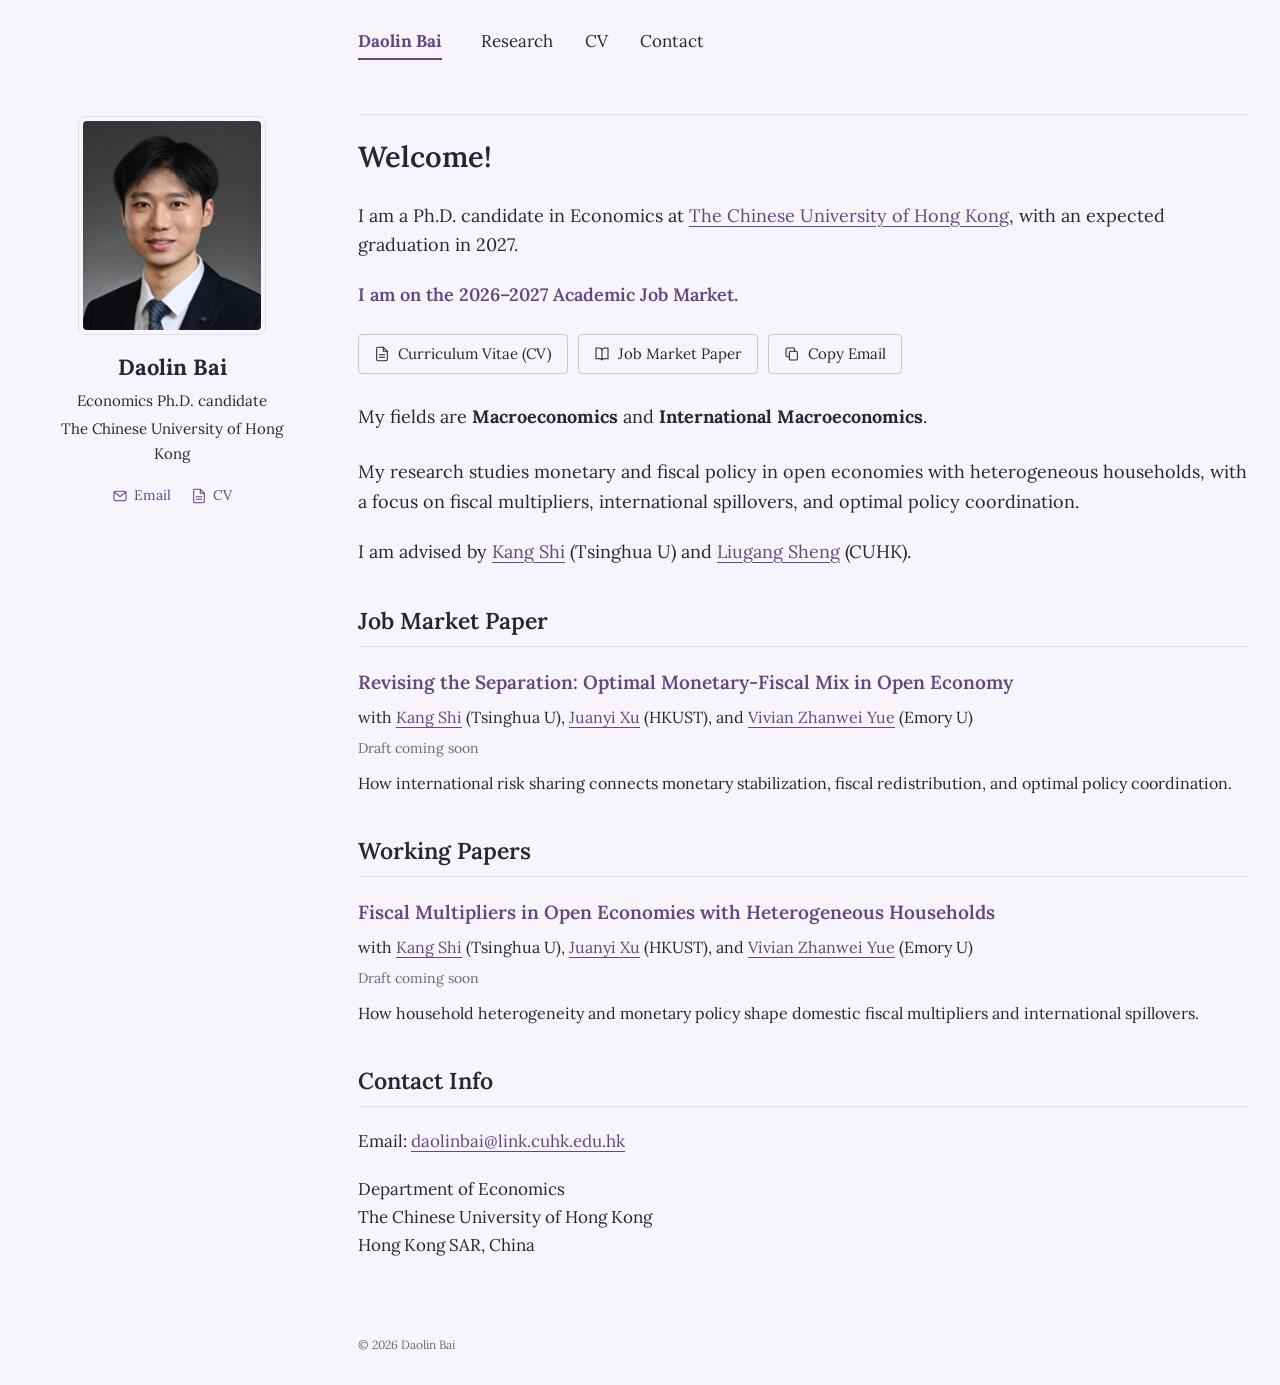
==== index.html @ edc55345 "Publish academic homepage and CV with job market paper preview" ====
<!doctype html>
<html lang="en">
<head>
  <meta charset="utf-8">
  <meta name="viewport" content="width=device-width, initial-scale=1">
  <meta name="theme-color" content="#f7f4fc">
  <meta name="description" content="Daolin Bai, Economics Ph.D. candidate at The Chinese University of Hong Kong. Research in macroeconomics and international macroeconomics. Academic Job Market 2026–2027.">
  <meta name="author" content="Daolin Bai">
  <title>Daolin Bai | Economics</title>
  <link rel="icon" href="assets/favicon.svg" type="image/svg+xml">
  <link rel="stylesheet" href="assets/site.css">
  <script src="assets/site.js" defer></script>
</head>
<body>
  <a class="skip-link" href="#main">Skip to content</a>
  <header class="site-header"><nav class="site-nav" aria-label="Main navigation"><a href="index.html" class="site-name" aria-current="page">Daolin Bai</a><a href="research/index.html">Research</a><a href="files/Daolin_Bai_CV.pdf">CV</a><a href="contact/index.html">Contact</a></nav></header>
  <div class="page-layout">
    <aside class="profile" aria-label="About Daolin Bai">
      <div class="portrait-frame"><div class="portrait-crop"><img class="portrait" src="assets/portrait.jpeg" width="2832" height="4248" alt="Portrait of Daolin Bai"></div></div>
      <div class="profile-text">
        <p class="profile-name">Daolin Bai</p>
        <p class="profile-role">Economics Ph.D. candidate</p>
        <p class="profile-affiliation">The Chinese University of Hong Kong</p>
        <div class="profile-links"><a href="mailto:daolinbai@link.cuhk.edu.hk"><svg class="icon" viewBox="0 0 24 24" aria-hidden="true"><rect x="3" y="5" width="18" height="14" rx="2"/><path d="m3 6 9 7 9-7"/></svg> Email</a><a href="files/Daolin_Bai_CV.pdf"><svg class="icon" viewBox="0 0 24 24" aria-hidden="true"><path d="M14 2H6a2 2 0 0 0-2 2v16a2 2 0 0 0 2 2h12a2 2 0 0 0 2-2V8z"/><path d="M14 2v6h6M8 13h8M8 17h8"/></svg> CV</a></div>
      </div>
    </aside>
    <main class="main-content" id="main"><h1>Welcome!</h1>
<p>I am a Ph.D. candidate in Economics at <a href="https://www.econ.cuhk.edu.hk/">The Chinese University of Hong Kong</a>, with an expected graduation in 2027.</p>
<p class="job-market">I am on the 2026–2027 Academic Job Market.</p>
<div class="actions"><a class="button" href="files/Daolin_Bai_CV.pdf"><svg class="icon" viewBox="0 0 24 24" aria-hidden="true"><path d="M14 2H6a2 2 0 0 0-2 2v16a2 2 0 0 0 2 2h12a2 2 0 0 0 2-2V8z"/><path d="M14 2v6h6M8 13h8M8 17h8"/></svg> Curriculum Vitae (CV)</a><a class="button" href="research/index.html#monetary-fiscal-mix"><svg class="icon" viewBox="0 0 24 24" aria-hidden="true"><path d="M12 5v16M3 3h5a4 4 0 0 1 4 4 4 4 0 0 1 4-4h5v16h-5a4 4 0 0 0-4 2 4 4 0 0 0-4-2H3z"/></svg> Job Market Paper</a><button class="button copy-button" type="button" data-copy-email="daolinbai@link.cuhk.edu.hk" hidden><svg class="icon" viewBox="0 0 24 24" aria-hidden="true"><rect x="8" y="8" width="12" height="13" rx="2"/><path d="M16 8V5a2 2 0 0 0-2-2H5a2 2 0 0 0-2 2v9a2 2 0 0 0 2 2h3"/></svg><span data-copy-label>Copy Email</span></button><span id="copy-status" class="visually-hidden" role="status" aria-live="polite"></span></div>
<div class="fields"><p>My fields are <strong>Macroeconomics</strong> and <strong>International Macroeconomics</strong>.</p></div>
<p>My research studies monetary and fiscal policy in open economies with heterogeneous households, with a focus on fiscal multipliers, international spillovers, and optimal policy coordination.</p>
<p>I am advised by <a href="https://kangshi99.weebly.com/">Kang Shi</a> (Tsinghua U) and <a href="https://lsheng.weebly.com/">Liugang Sheng</a> (CUHK).</p>
<section aria-labelledby="job-market-paper-heading"><h2 id="job-market-paper-heading">Job Market Paper</h2><article class="paper">
    <h3 class="paper-title"><a href="research/index.html#monetary-fiscal-mix">Revising the Separation: Optimal Monetary-Fiscal Mix in Open Economy</a></h3>
    <p class="paper-authors">with <a href="https://kangshi99.weebly.com/">Kang Shi</a> (Tsinghua U), <a href="https://juanyixu.weebly.com/">Juanyi Xu</a> (HKUST), and <a href="https://www.vivianyue.com/">Vivian Zhanwei Yue</a> (Emory U)</p>
    <p class="paper-meta">Draft coming soon</p>
    <p class="paper-summary">How international risk sharing connects monetary stabilization, fiscal redistribution, and optimal policy coordination.</p>
    </article></section><section aria-labelledby="working-papers-heading"><h2 id="working-papers-heading">Working Papers</h2><article class="paper">
    <h3 class="paper-title"><a href="research/index.html#fiscal-multipliers">Fiscal Multipliers in Open Economies with Heterogeneous Households</a></h3>
    <p class="paper-authors">with <a href="https://kangshi99.weebly.com/">Kang Shi</a> (Tsinghua U), <a href="https://juanyixu.weebly.com/">Juanyi Xu</a> (HKUST), and <a href="https://www.vivianyue.com/">Vivian Zhanwei Yue</a> (Emory U)</p>
    <p class="paper-meta">Draft coming soon</p>
    <p class="paper-summary">How household heterogeneity and monetary policy shape domestic fiscal multipliers and international spillovers.</p>
    </article></section>
<section aria-labelledby="contact-heading"><h2 id="contact-heading">Contact Info</h2><div class="contact-info"><p>Email: <a href="mailto:daolinbai@link.cuhk.edu.hk">daolinbai@link.cuhk.edu.hk</a></p>
    <address>Department of Economics<br>The Chinese University of Hong Kong<br>Hong Kong SAR, China</address></div></section></main>
  </div>
  <footer class="site-footer"><p>© 2026 Daolin Bai</p></footer>
</body>
</html>
---- assets/site.css ----
/* Academic layout with the user's pale-lavender palette. */
@font-face {
  font-family: Lora;
  src: url('fonts/Lora-Regular.ttf') format('truetype');
  font-style: normal;
  font-weight: 400;
  font-display: swap;
}
@font-face { font-family: Lora; src: url('fonts/Lora-SemiBold.ttf') format('truetype'); font-style: normal; font-weight: 600; font-display: swap; }
@font-face { font-family: Lora; src: url('fonts/Lora-Bold.ttf') format('truetype'); font-style: normal; font-weight: 700; font-display: swap; }
:root {
  --paper: #f7f4fc;
  --ink: #292536;
  --muted: #71687d;
  --accent: #644781;
  --rule: #e3dcec;
  --sidebar: 280px;
  --gutter: 46px;
}
* { box-sizing: border-box; }
html { color-scheme: light; scroll-behavior: smooth; }
body {
  margin: 0;
  background: var(--paper);
  color: var(--ink);
  font-family: Lora, Georgia, 'Times New Roman', serif;
  font-size: 18px;
  line-height: 1.65;
  -webkit-text-size-adjust: 100%;
}
a { color: var(--accent); text-underline-offset: 4px; }
a:hover { color: #49356e; }
a, button, summary { -webkit-tap-highlight-color: transparent; }
:focus-visible { outline: 2px solid var(--accent); outline-offset: 5px; }
button { font: inherit; }
.skip-link { position: fixed; top: -80px; left: 20px; z-index: 10; padding: 8px 16px; background: white; }
.skip-link:focus { top: 8px; }
.site-header, .page-layout, .site-footer {
  width: min(1320px, calc(100% - 64px));
  margin-inline: auto;
}
.site-header { padding: 24px 0 22px calc(var(--sidebar) + var(--gutter)); }
.site-nav { display: flex; align-items: center; flex-wrap: wrap; gap: 12px 32px; }
.site-nav a { color: var(--ink); font-size: 17px; text-decoration: none; border-bottom: 2px solid transparent; padding: 3px 0; }
.site-nav .site-name { font-weight: 700; margin-right: 7px; }
.site-nav a:hover, .site-nav a[aria-current='page'] { color: var(--accent); border-color: var(--accent); }
.page-layout { display: grid; grid-template-columns: var(--sidebar) minmax(0, 1fr); gap: var(--gutter); align-items: start; padding-top: 32px; min-height: calc(100vh - 175px); }
.profile { text-align: center; position: sticky; top: 35px; padding-top: 2px; }
.portrait-frame { width: 188px; aspect-ratio: 6 / 7; margin: 0 auto 18px; padding: 4px; border: 1px solid var(--rule); border-radius: 8px; }
.portrait-crop { position: relative; width: 100%; height: 100%; overflow: hidden; border-radius: 4px; }
/* Frame the original photograph around the head and shoulders. */
.portrait { display: block; position: absolute; width: 174%; max-width: none; height: auto; left: 50%; top: -23%; transform: translateX(-50%); }
.profile-name { margin: 0 0 6px; font-size: 22px; line-height: 1.35; font-weight: 700; }
.profile-role, .profile-affiliation { margin: 0; font-size: 15px; line-height: 1.65; }
.profile-affiliation { max-width: 260px; margin: 3px auto 0; }
.profile-links { display: flex; justify-content: center; gap: 20px; margin-top: 18px; font-size: 14px; }
.profile-links a { display: inline-flex; align-items: center; gap: 6px; text-decoration: none; }
.icon { display: inline-block; width: 16px; height: 16px; flex: none; vertical-align: -2px; fill: none; stroke: currentColor; stroke-width: 1.6; stroke-linecap: round; stroke-linejoin: round; }
.main-content { min-width: 0; border-top: 1px solid var(--rule); padding: 23px 0 50px; }
h1 { margin: 0 0 25px; font-size: 29px; line-height: 1.3; font-weight: 600; }
h2 { font-size: 23px; line-height: 1.4; margin: 38px 0 20px; padding-bottom: 9px; border-bottom: 1px solid var(--rule); font-weight: 600; }
p { margin: 0 0 20px; }
.job-market { color: var(--accent); font-weight: 600; }
.actions { display: flex; flex-wrap: wrap; gap: 10px; margin: 24px 0 28px; }
.button { display: inline-flex; align-items: center; justify-content: center; gap: 8px; padding: 7px 15px; border: 1px solid #cec3dc; border-radius: 4px; background: transparent; color: var(--ink); font-size: 15px; line-height: 1.6; text-decoration: none; cursor: pointer; }
.button:hover { color: var(--accent); border-color: var(--accent); background: #efe7f7; }
.copy-button[hidden] { display: none; }
.visually-hidden { position: absolute; width: 1px; height: 1px; padding: 0; margin: -1px; overflow: hidden; clip: rect(0, 0, 0, 0); white-space: nowrap; border: 0; }
.fields { margin: 24px 0 26px; }
.fields p { margin-bottom: 7px; }
.contact-info { font-size: 17px; }
.contact-info address { font-style: normal; }
.contact-info a { overflow-wrap: anywhere; }
.paper { margin: 0 0 32px; scroll-margin-top: 24px; }
.paper + .paper { border-top: 1px solid var(--rule); padding-top: 28px; }
.paper-title { font-size: 19px; font-weight: 600; line-height: 1.6; margin: 0 0 7px; }
.paper-title a { text-decoration: none; }
.paper-title a:hover { text-decoration: underline; }
.paper-authors { font-size: 16px; margin: 0 0 6px; }
.paper-meta { color: var(--muted); font-size: 14px; margin: 0 0 10px; }
.paper-summary { font-size: 16px; line-height: 1.7; margin-top: 10px; }
.paper-tools { display: flex; align-items: center; gap: 20px; margin: 11px 0; font-size: 15px; }
.paper-tools a { display: inline-flex; gap: 6px; align-items: center; }
.abstract { margin-top: 9px; }
.abstract summary { width: fit-content; color: var(--accent); font-size: 15px; cursor: pointer; padding: 3px 0; }
.abstract[open] summary { margin-bottom: 11px; }
.abstract p { font-size: 16px; line-height: 1.8; margin: 0; padding-left: 17px; border-left: 2px solid var(--rule); }
.site-footer { padding: 26px 0 30px calc(var(--sidebar) + var(--gutter)); font-size: 12px; color: var(--muted); }
.site-footer p { margin: 0; }
@media (max-width: 1080px) {
  :root { --sidebar: 230px; --gutter: 32px; }
  .site-header, .page-layout, .site-footer { width: calc(100% - 48px); }
  .site-nav { gap: 10px 24px; }
  .profile-affiliation { font-size: 14px; }
}
@media (max-width: 760px) {
  body { font-size: 17px; }
  .site-header, .page-layout, .site-footer { width: calc(100% - 36px); }
  .site-header { padding: 17px 0; border-bottom: 1px solid var(--rule); }
  .site-nav { justify-content: space-between; gap: 8px 16px; }
  .site-nav a { font-size: 14px; }
  .site-nav .site-name { margin-right: auto; }
  .page-layout { grid-template-columns: minmax(0, 1fr); gap: 27px; padding-top: 27px; }
  .profile { display: grid; grid-template-columns: 112px minmax(0, 1fr); gap: 20px; align-items: center; position: static; text-align: left; }
  .portrait-frame { width: 112px; margin: 0; }
  .profile-name { font-size: 21px; margin-bottom: 6px; }
  .profile-role, .profile-affiliation { font-size: 13px; }
  .profile-affiliation { margin: 4px 0 0; }
  .profile-links { justify-content: flex-start; margin-top: 12px; gap: 17px; font-size: 13px; }
  .main-content { padding-top: 24px; padding-bottom: 10px; }
  h1 { font-size: 26px; margin-bottom: 20px; }
  h2 { font-size: 21px; margin-top: 31px; }
  .actions { gap: 8px; margin-block: 21px 25px; }
  .button { font-size: 13px; padding: 7px 11px; }
  .paper-title { font-size: 18px; }
  .site-footer { padding: 26px 0; }
}
@media (prefers-reduced-motion: reduce) { html { scroll-behavior: auto; } }
@media print {
  body { background: white; color: black; font-size: 11pt; }
  .site-header, .profile, .site-footer, .actions, .skip-link { display: none; }
  .page-layout { display: block; width: 100%; padding: 0; }
  .main-content { border: 0; }
  .paper { break-inside: avoid; }
}
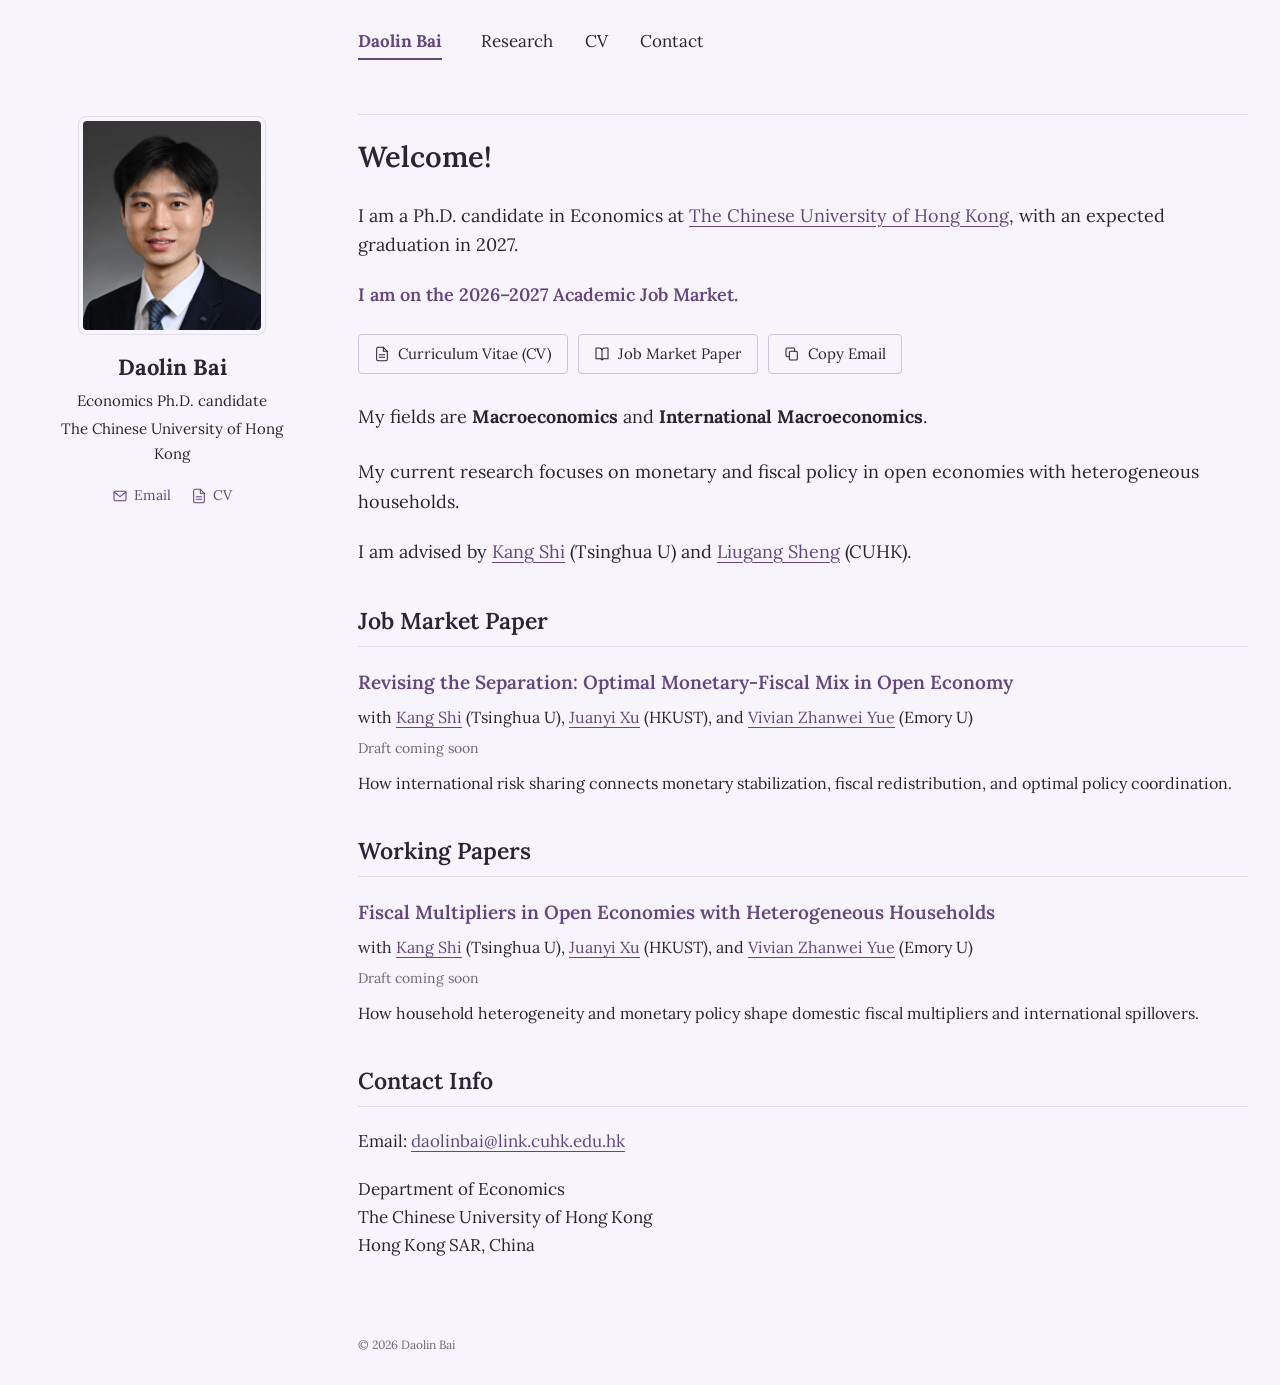
==== commit 176999b5: "Simplify homepage research introduction" ====
--- a/index.html
+++ b/index.html
@@ -29,7 +29,7 @@
 <p class="job-market">I am on the 2026–2027 Academic Job Market.</p>
 <div class="actions"><a class="button" href="files/Daolin_Bai_CV.pdf"><svg class="icon" viewBox="0 0 24 24" aria-hidden="true"><path d="M14 2H6a2 2 0 0 0-2 2v16a2 2 0 0 0 2 2h12a2 2 0 0 0 2-2V8z"/><path d="M14 2v6h6M8 13h8M8 17h8"/></svg> Curriculum Vitae (CV)</a><a class="button" href="research/index.html#monetary-fiscal-mix"><svg class="icon" viewBox="0 0 24 24" aria-hidden="true"><path d="M12 5v16M3 3h5a4 4 0 0 1 4 4 4 4 0 0 1 4-4h5v16h-5a4 4 0 0 0-4 2 4 4 0 0 0-4-2H3z"/></svg> Job Market Paper</a><button class="button copy-button" type="button" data-copy-email="daolinbai@link.cuhk.edu.hk" hidden><svg class="icon" viewBox="0 0 24 24" aria-hidden="true"><rect x="8" y="8" width="12" height="13" rx="2"/><path d="M16 8V5a2 2 0 0 0-2-2H5a2 2 0 0 0-2 2v9a2 2 0 0 0 2 2h3"/></svg><span data-copy-label>Copy Email</span></button><span id="copy-status" class="visually-hidden" role="status" aria-live="polite"></span></div>
 <div class="fields"><p>My fields are <strong>Macroeconomics</strong> and <strong>International Macroeconomics</strong>.</p></div>
-<p>My research studies monetary and fiscal policy in open economies with heterogeneous households, with a focus on fiscal multipliers, international spillovers, and optimal policy coordination.</p>
+<p>My current research focuses on monetary and fiscal policy in open economies with heterogeneous households.</p>
 <p>I am advised by <a href="https://kangshi99.weebly.com/">Kang Shi</a> (Tsinghua U) and <a href="https://lsheng.weebly.com/">Liugang Sheng</a> (CUHK).</p>
 <section aria-labelledby="job-market-paper-heading"><h2 id="job-market-paper-heading">Job Market Paper</h2><article class="paper">
     <h3 class="paper-title"><a href="research/index.html#monetary-fiscal-mix">Revising the Separation: Optimal Monetary-Fiscal Mix in Open Economy</a></h3>
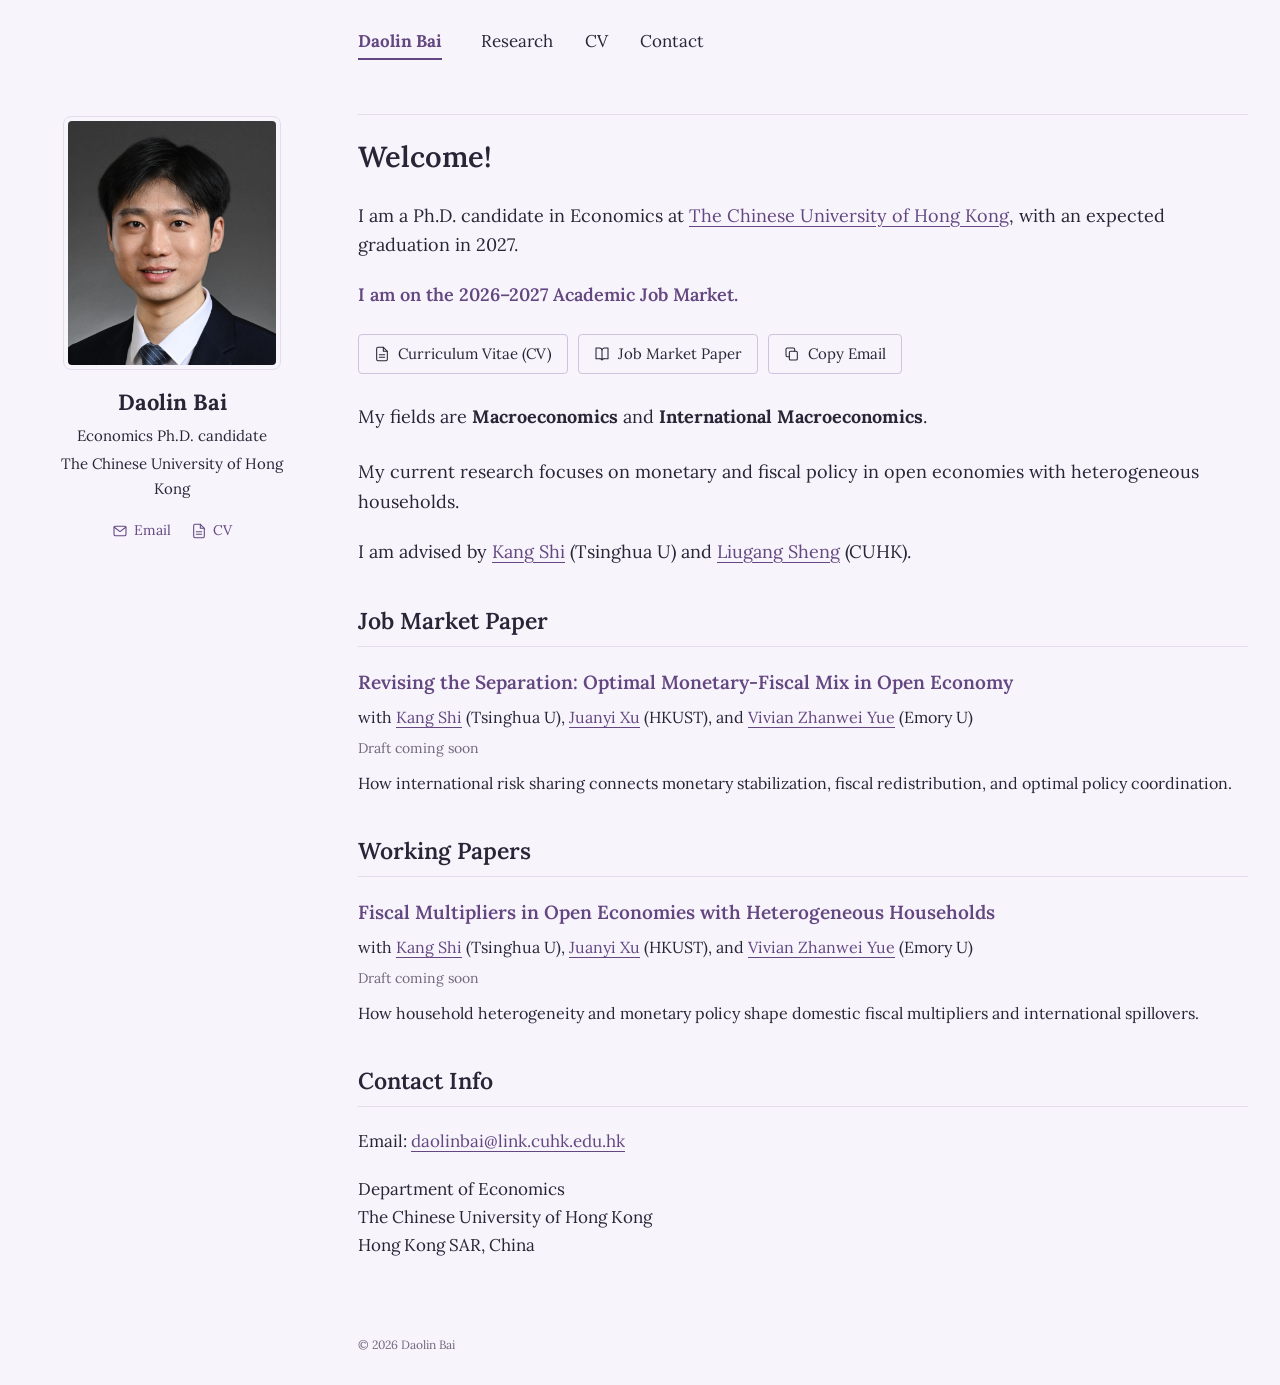
==== commit 31491e21: "Use a balanced portrait size and refresh stylesheet caching" ====
--- a/index.html
+++ b/index.html
@@ -8,7 +8,7 @@
   <meta name="author" content="Daolin Bai">
   <title>Daolin Bai | Economics</title>
   <link rel="icon" href="assets/favicon.svg" type="image/svg+xml">
-  <link rel="stylesheet" href="assets/site.css">
+  <link rel="stylesheet" href="assets/site.css?v=20261010-portrait-218">
   <script src="assets/site.js" defer></script>
 </head>
 <body>
--- a/assets/site.css
+++ b/assets/site.css
@@ -46,10 +46,10 @@
 .site-nav a:hover, .site-nav a[aria-current='page'] { color: var(--accent); border-color: var(--accent); }
 .page-layout { display: grid; grid-template-columns: var(--sidebar) minmax(0, 1fr); gap: var(--gutter); align-items: start; padding-top: 32px; min-height: calc(100vh - 175px); }
 .profile { text-align: center; position: sticky; top: 35px; padding-top: 2px; }
-.portrait-frame { width: 188px; aspect-ratio: 6 / 7; margin: 0 auto 18px; padding: 4px; border: 1px solid var(--rule); border-radius: 8px; }
+.portrait-frame { width: 218px; max-width: 100%; aspect-ratio: 6 / 7; margin: 0 auto 18px; padding: 4px; border: 1px solid var(--rule); border-radius: 8px; }
 .portrait-crop { position: relative; width: 100%; height: 100%; overflow: hidden; border-radius: 4px; }
 /* Frame the original photograph around the head and shoulders. */
-.portrait { display: block; position: absolute; width: 174%; max-width: none; height: auto; left: 50%; top: -23%; transform: translateX(-50%); }
+.portrait { display: block; position: absolute; width: 188%; max-width: none; height: auto; left: 50%; top: -26%; transform: translateX(-50%); }
 .profile-name { margin: 0 0 6px; font-size: 22px; line-height: 1.35; font-weight: 700; }
 .profile-role, .profile-affiliation { margin: 0; font-size: 15px; line-height: 1.65; }
 .profile-affiliation { max-width: 260px; margin: 3px auto 0; }
@@ -101,8 +101,8 @@
   .site-nav a { font-size: 14px; }
   .site-nav .site-name { margin-right: auto; }
   .page-layout { grid-template-columns: minmax(0, 1fr); gap: 27px; padding-top: 27px; }
-  .profile { display: grid; grid-template-columns: 112px minmax(0, 1fr); gap: 20px; align-items: center; position: static; text-align: left; }
-  .portrait-frame { width: 112px; margin: 0; }
+  .profile { display: grid; grid-template-columns: 126px minmax(0, 1fr); gap: 20px; align-items: center; position: static; text-align: left; }
+  .portrait-frame { width: 126px; margin: 0; }
   .profile-name { font-size: 21px; margin-bottom: 6px; }
   .profile-role, .profile-affiliation { font-size: 13px; }
   .profile-affiliation { margin: 4px 0 0; }
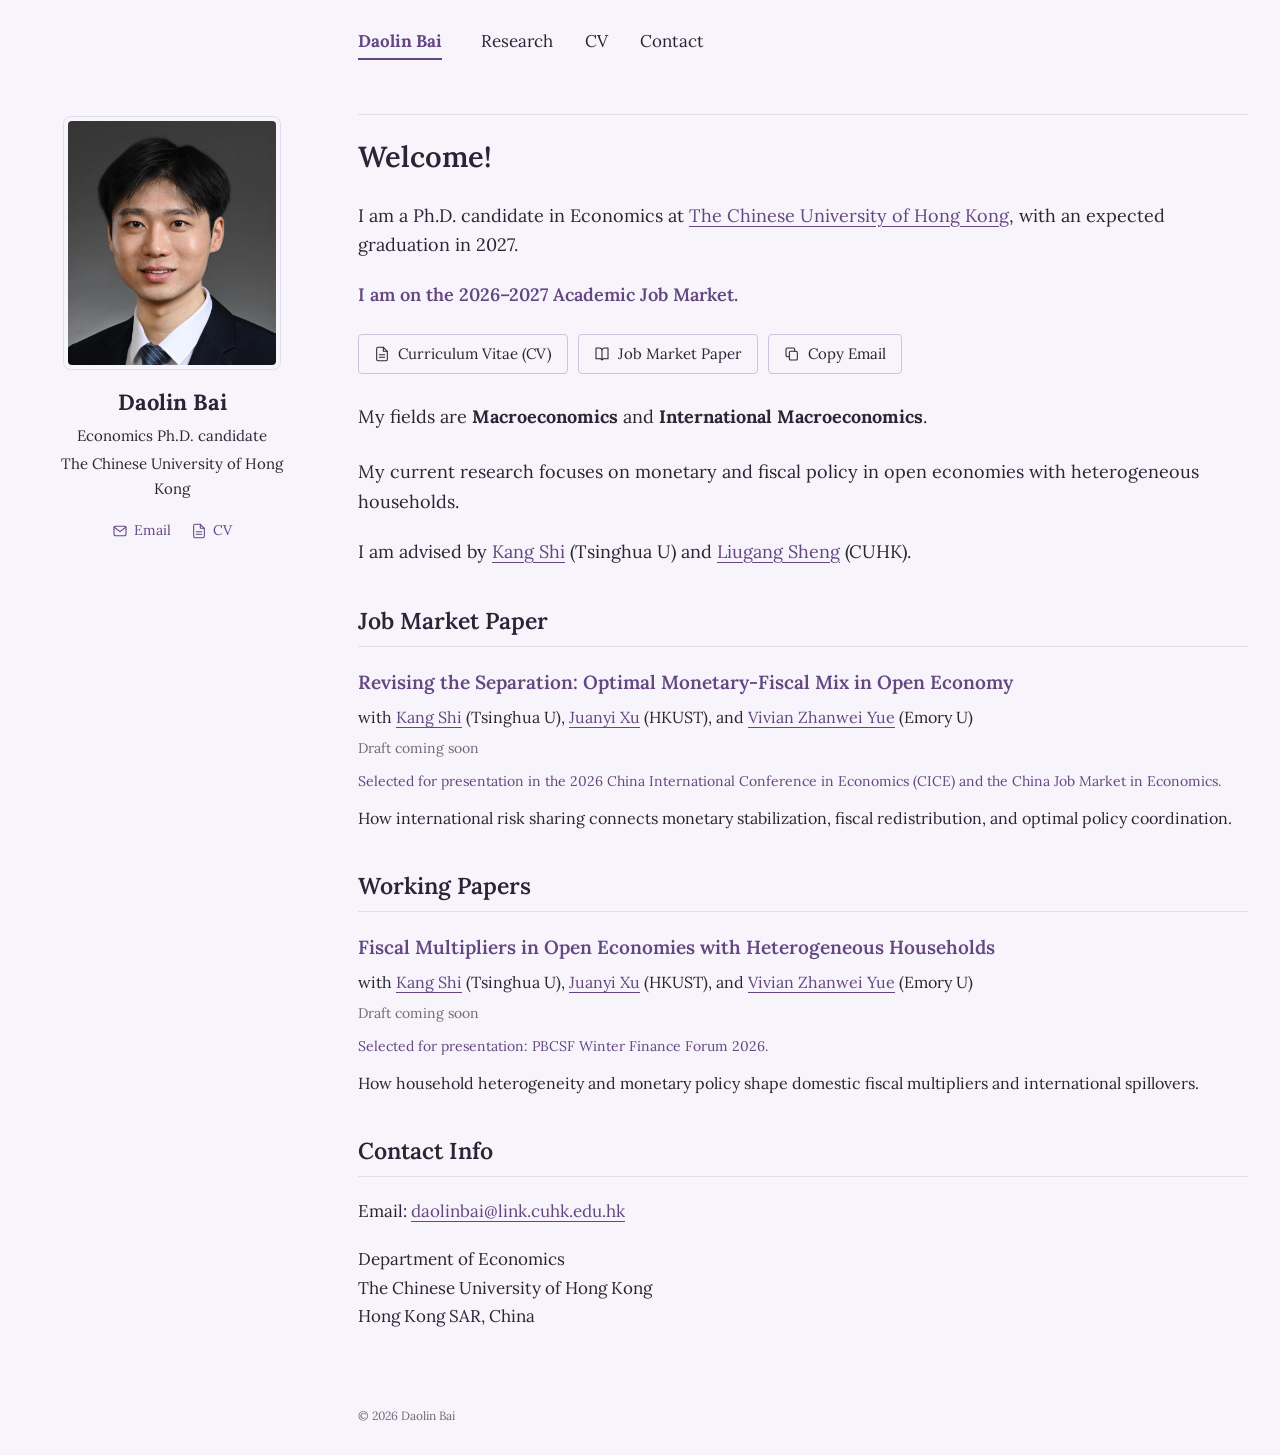
==== commit 1878c6f3: "Add 2026 conference presentation selections and update CV" ====
--- a/index.html
+++ b/index.html
@@ -8,7 +8,7 @@
   <meta name="author" content="Daolin Bai">
   <title>Daolin Bai | Economics</title>
   <link rel="icon" href="assets/favicon.svg" type="image/svg+xml">
-  <link rel="stylesheet" href="assets/site.css?v=20261010-portrait-218">
+  <link rel="stylesheet" href="assets/site.css?v=20261112-presentations">
   <script src="assets/site.js" defer></script>
 </head>
 <body>
@@ -35,11 +35,13 @@
     <h3 class="paper-title"><a href="research/index.html#monetary-fiscal-mix">Revising the Separation: Optimal Monetary-Fiscal Mix in Open Economy</a></h3>
     <p class="paper-authors">with <a href="https://kangshi99.weebly.com/">Kang Shi</a> (Tsinghua U), <a href="https://juanyixu.weebly.com/">Juanyi Xu</a> (HKUST), and <a href="https://www.vivianyue.com/">Vivian Zhanwei Yue</a> (Emory U)</p>
     <p class="paper-meta">Draft coming soon</p>
+    <p class="paper-presentation">Selected for presentation in the 2026 China International Conference in Economics (CICE) and the China Job Market in Economics.</p>
     <p class="paper-summary">How international risk sharing connects monetary stabilization, fiscal redistribution, and optimal policy coordination.</p>
     </article></section><section aria-labelledby="working-papers-heading"><h2 id="working-papers-heading">Working Papers</h2><article class="paper">
     <h3 class="paper-title"><a href="research/index.html#fiscal-multipliers">Fiscal Multipliers in Open Economies with Heterogeneous Households</a></h3>
     <p class="paper-authors">with <a href="https://kangshi99.weebly.com/">Kang Shi</a> (Tsinghua U), <a href="https://juanyixu.weebly.com/">Juanyi Xu</a> (HKUST), and <a href="https://www.vivianyue.com/">Vivian Zhanwei Yue</a> (Emory U)</p>
     <p class="paper-meta">Draft coming soon</p>
+    <p class="paper-presentation">Selected for presentation: PBCSF Winter Finance Forum 2026.</p>
     <p class="paper-summary">How household heterogeneity and monetary policy shape domestic fiscal multipliers and international spillovers.</p>
     </article></section>
 <section aria-labelledby="contact-heading"><h2 id="contact-heading">Contact Info</h2><div class="contact-info"><p>Email: <a href="mailto:daolinbai@link.cuhk.edu.hk">daolinbai@link.cuhk.edu.hk</a></p>
--- a/assets/site.css
+++ b/assets/site.css
@@ -78,6 +78,7 @@
 .paper-title a:hover { text-decoration: underline; }
 .paper-authors { font-size: 16px; margin: 0 0 6px; }
 .paper-meta { color: var(--muted); font-size: 14px; margin: 0 0 10px; }
+.paper-presentation { color: var(--accent); font-size: 14px; line-height: 1.65; margin: 0 0 12px; }
 .paper-summary { font-size: 16px; line-height: 1.7; margin-top: 10px; }
 .paper-tools { display: flex; align-items: center; gap: 20px; margin: 11px 0; font-size: 15px; }
 .paper-tools a { display: inline-flex; gap: 6px; align-items: center; }
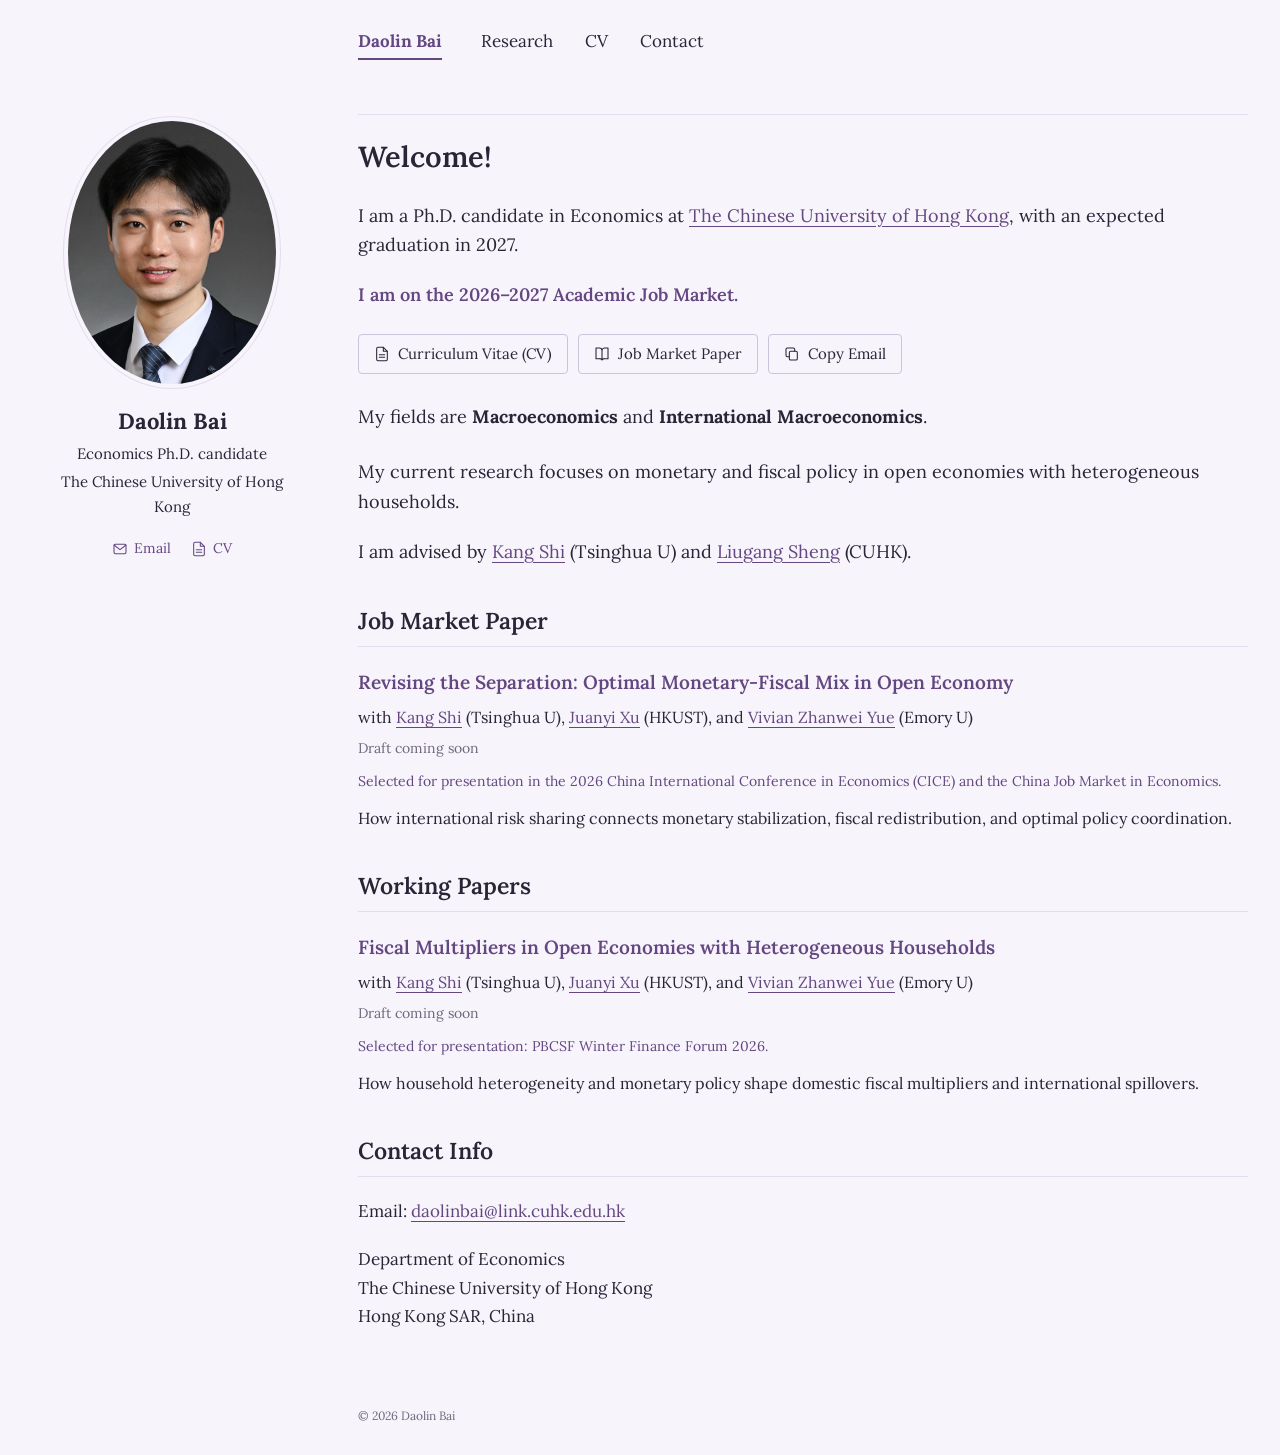
==== commit 4613c94c: "Use a refined oval portrait frame" ====
--- a/index.html
+++ b/index.html
@@ -8,7 +8,7 @@
   <meta name="author" content="Daolin Bai">
   <title>Daolin Bai | Economics</title>
   <link rel="icon" href="assets/favicon.svg" type="image/svg+xml">
-  <link rel="stylesheet" href="assets/site.css?v=20261112-presentations">
+  <link rel="stylesheet" href="assets/site.css?v=20261112-oval">
   <script src="assets/site.js" defer></script>
 </head>
 <body>
--- a/assets/site.css
+++ b/assets/site.css
@@ -46,10 +46,10 @@
 .site-nav a:hover, .site-nav a[aria-current='page'] { color: var(--accent); border-color: var(--accent); }
 .page-layout { display: grid; grid-template-columns: var(--sidebar) minmax(0, 1fr); gap: var(--gutter); align-items: start; padding-top: 32px; min-height: calc(100vh - 175px); }
 .profile { text-align: center; position: sticky; top: 35px; padding-top: 2px; }
-.portrait-frame { width: 218px; max-width: 100%; aspect-ratio: 6 / 7; margin: 0 auto 18px; padding: 4px; border: 1px solid var(--rule); border-radius: 8px; }
-.portrait-crop { position: relative; width: 100%; height: 100%; overflow: hidden; border-radius: 4px; }
+.portrait-frame { width: 218px; max-width: 100%; aspect-ratio: 4 / 5; margin: 0 auto 18px; padding: 4px; border: 1px solid var(--rule); border-radius: 50%; }
+.portrait-crop { position: relative; width: 100%; height: 100%; overflow: hidden; border-radius: 50%; }
 /* Frame the original photograph around the head and shoulders. */
-.portrait { display: block; position: absolute; width: 188%; max-width: none; height: auto; left: 50%; top: -26%; transform: translateX(-50%); }
+.portrait { display: block; position: absolute; width: 188%; max-width: none; height: auto; left: 50%; top: -24%; transform: translateX(-50%); }
 .profile-name { margin: 0 0 6px; font-size: 22px; line-height: 1.35; font-weight: 700; }
 .profile-role, .profile-affiliation { margin: 0; font-size: 15px; line-height: 1.65; }
 .profile-affiliation { max-width: 260px; margin: 3px auto 0; }
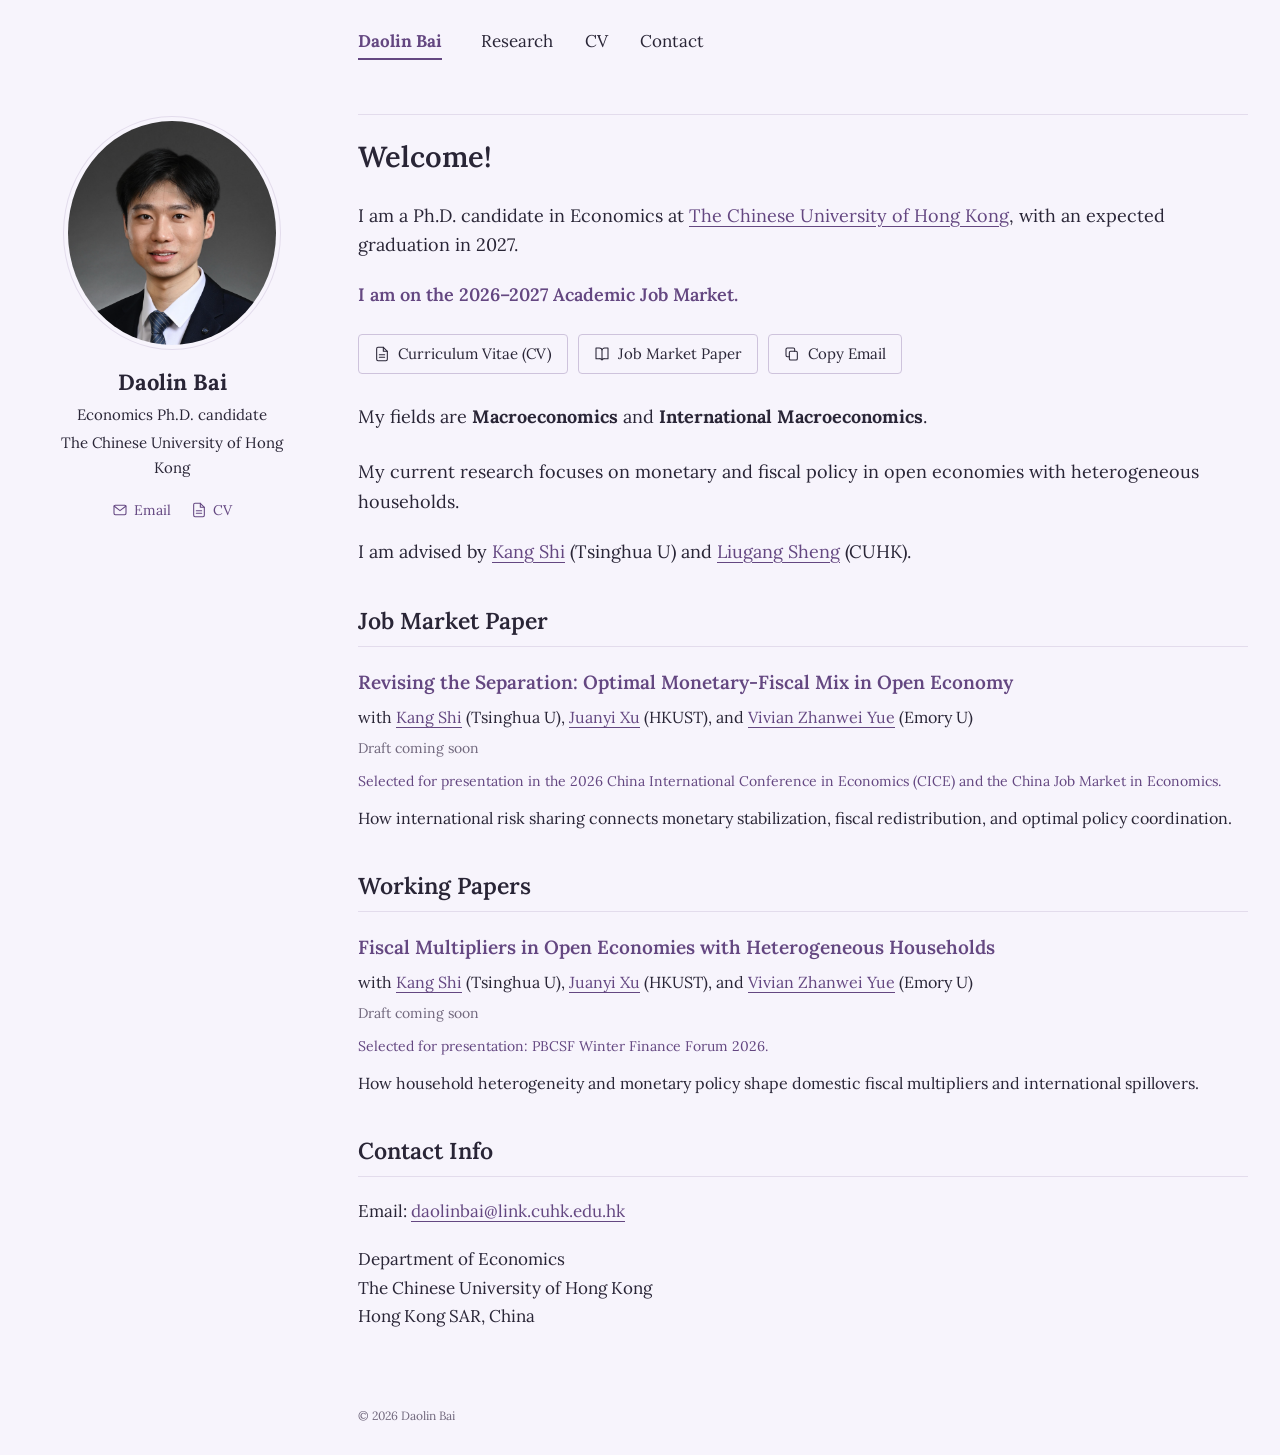
==== commit e39c73ca: "Match homepage portrait to supplied crop and proportions" ====
--- a/index.html
+++ b/index.html
@@ -8,7 +8,7 @@
   <meta name="author" content="Daolin Bai">
   <title>Daolin Bai | Economics</title>
   <link rel="icon" href="assets/favicon.svg" type="image/svg+xml">
-  <link rel="stylesheet" href="assets/site.css?v=20261112-oval">
+  <link rel="stylesheet" href="assets/site.css?v=20261117-crop">
   <script src="assets/site.js" defer></script>
 </head>
 <body>
@@ -16,7 +16,7 @@
   <header class="site-header"><nav class="site-nav" aria-label="Main navigation"><a href="index.html" class="site-name" aria-current="page">Daolin Bai</a><a href="research/index.html">Research</a><a href="files/Daolin_Bai_CV.pdf">CV</a><a href="contact/index.html">Contact</a></nav></header>
   <div class="page-layout">
     <aside class="profile" aria-label="About Daolin Bai">
-      <div class="portrait-frame"><div class="portrait-crop"><img class="portrait" src="assets/portrait.jpeg" width="2832" height="4248" alt="Portrait of Daolin Bai"></div></div>
+      <div class="portrait-frame"><div class="portrait-crop"><img class="portrait" src="assets/portrait.png?v=20261117" width="642" height="688" alt="Portrait of Daolin Bai"></div></div>
       <div class="profile-text">
         <p class="profile-name">Daolin Bai</p>
         <p class="profile-role">Economics Ph.D. candidate</p>
--- a/assets/site.css
+++ b/assets/site.css
@@ -46,10 +46,10 @@
 .site-nav a:hover, .site-nav a[aria-current='page'] { color: var(--accent); border-color: var(--accent); }
 .page-layout { display: grid; grid-template-columns: var(--sidebar) minmax(0, 1fr); gap: var(--gutter); align-items: start; padding-top: 32px; min-height: calc(100vh - 175px); }
 .profile { text-align: center; position: sticky; top: 35px; padding-top: 2px; }
-.portrait-frame { width: 218px; max-width: 100%; aspect-ratio: 4 / 5; margin: 0 auto 18px; padding: 4px; border: 1px solid var(--rule); border-radius: 50%; }
+.portrait-frame { width: 218px; max-width: 100%; aspect-ratio: 642 / 688; margin: 0 auto 18px; padding: 4px; border: 1px solid var(--rule); border-radius: 50%; }
 .portrait-crop { position: relative; width: 100%; height: 100%; overflow: hidden; border-radius: 50%; }
 /* Frame the original photograph around the head and shoulders. */
-.portrait { display: block; position: absolute; width: 188%; max-width: none; height: auto; left: 50%; top: -24%; transform: translateX(-50%); }
+.portrait { display: block; width: 100%; height: 100%; object-fit: cover; object-position: center; }
 .profile-name { margin: 0 0 6px; font-size: 22px; line-height: 1.35; font-weight: 700; }
 .profile-role, .profile-affiliation { margin: 0; font-size: 15px; line-height: 1.65; }
 .profile-affiliation { max-width: 260px; margin: 3px auto 0; }
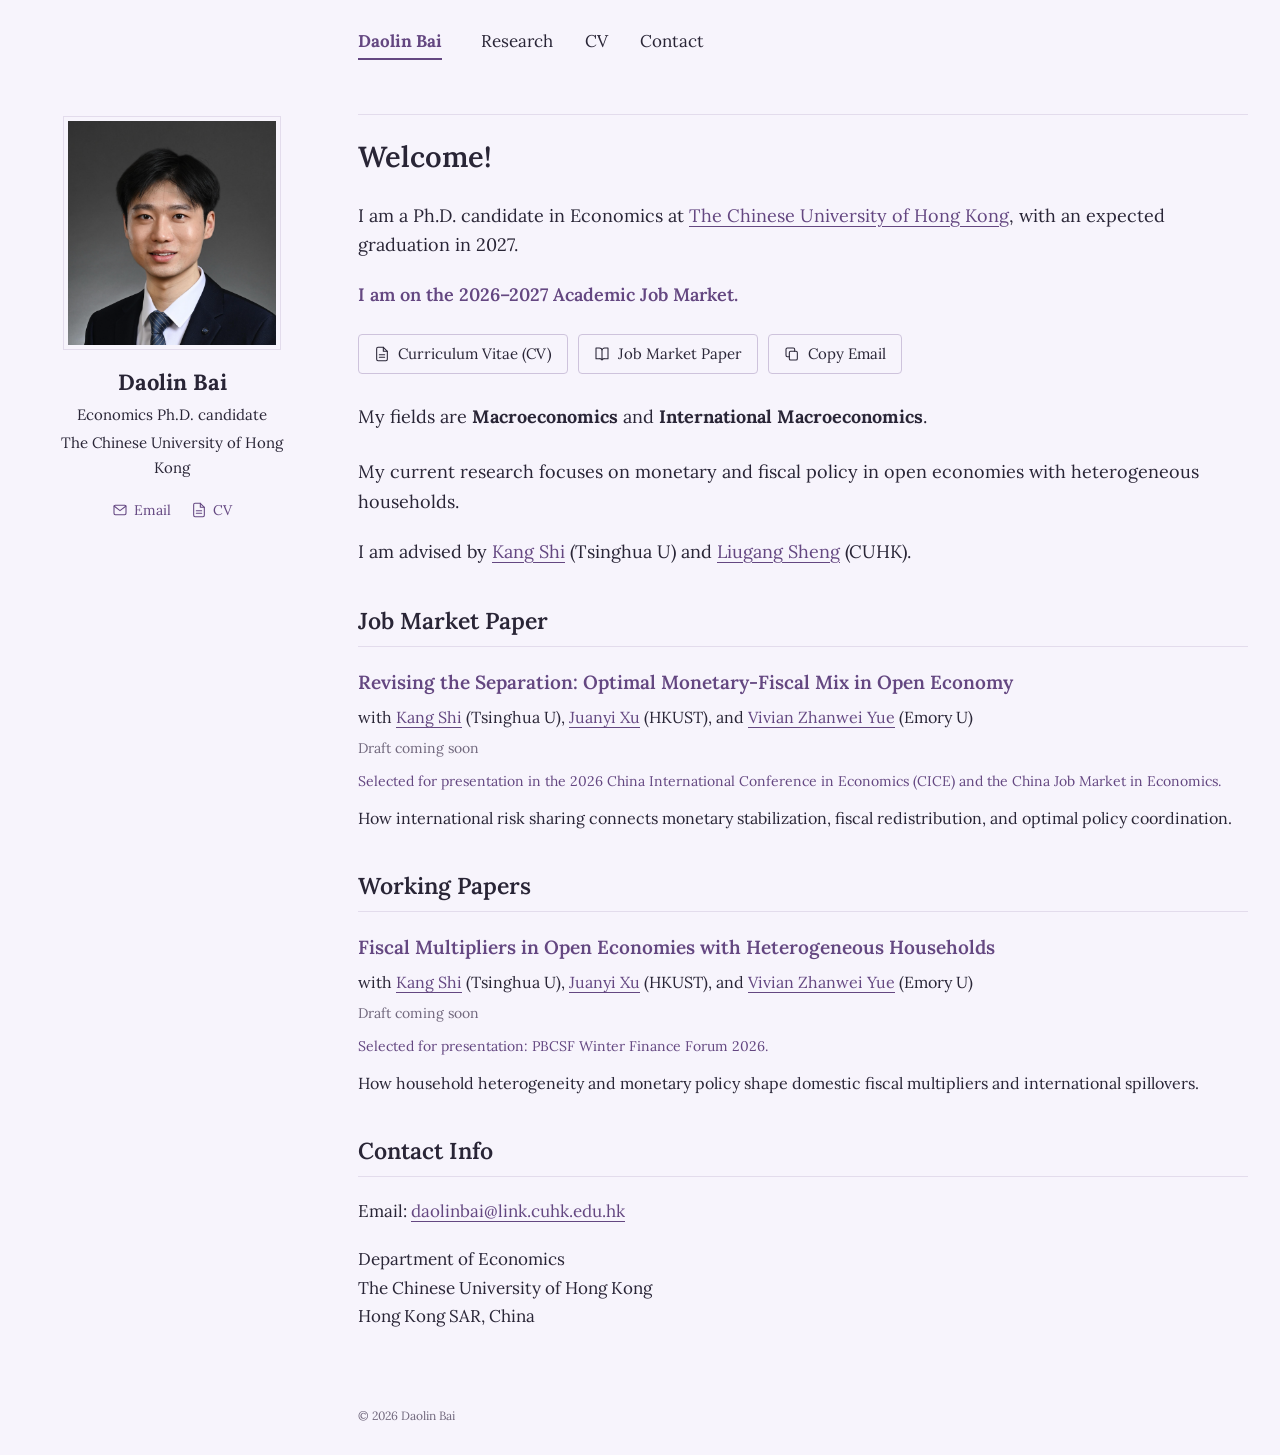
==== commit 7ffd469d: "Use rectangular portrait frame with existing crop" ====
--- a/index.html
+++ b/index.html
@@ -8,7 +8,7 @@
   <meta name="author" content="Daolin Bai">
   <title>Daolin Bai | Economics</title>
   <link rel="icon" href="assets/favicon.svg" type="image/svg+xml">
-  <link rel="stylesheet" href="assets/site.css?v=20261117-crop">
+  <link rel="stylesheet" href="assets/site.css?v=20261117-rect">
   <script src="assets/site.js" defer></script>
 </head>
 <body>
--- a/assets/site.css
+++ b/assets/site.css
@@ -46,8 +46,8 @@
 .site-nav a:hover, .site-nav a[aria-current='page'] { color: var(--accent); border-color: var(--accent); }
 .page-layout { display: grid; grid-template-columns: var(--sidebar) minmax(0, 1fr); gap: var(--gutter); align-items: start; padding-top: 32px; min-height: calc(100vh - 175px); }
 .profile { text-align: center; position: sticky; top: 35px; padding-top: 2px; }
-.portrait-frame { width: 218px; max-width: 100%; aspect-ratio: 642 / 688; margin: 0 auto 18px; padding: 4px; border: 1px solid var(--rule); border-radius: 50%; }
-.portrait-crop { position: relative; width: 100%; height: 100%; overflow: hidden; border-radius: 50%; }
+.portrait-frame { width: 218px; max-width: 100%; aspect-ratio: 642 / 688; margin: 0 auto 18px; padding: 4px; border: 1px solid var(--rule); border-radius: 0; }
+.portrait-crop { position: relative; width: 100%; height: 100%; overflow: hidden; border-radius: 0; }
 /* Frame the original photograph around the head and shoulders. */
 .portrait { display: block; width: 100%; height: 100%; object-fit: cover; object-position: center; }
 .profile-name { margin: 0 0 6px; font-size: 22px; line-height: 1.35; font-weight: 700; }
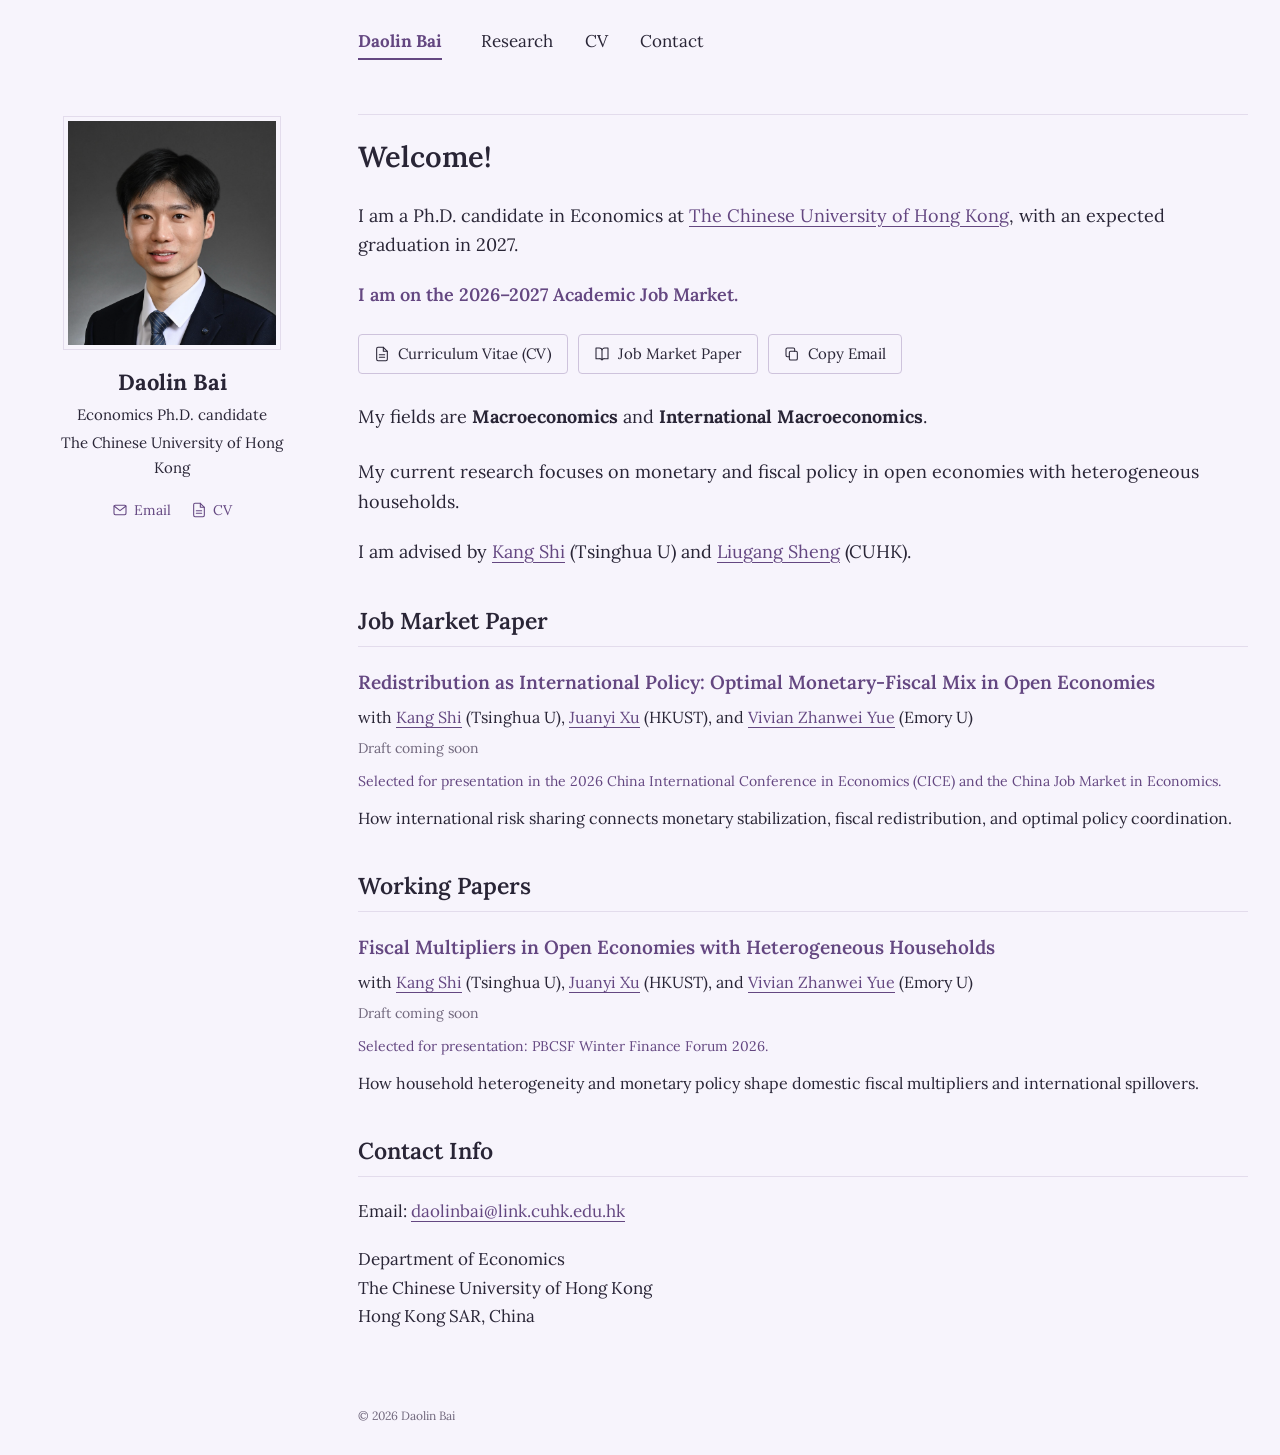
==== commit beef41bf: "Update job market paper title across website and CV" ====
--- a/index.html
+++ b/index.html
@@ -32,7 +32,7 @@
 <p>My current research focuses on monetary and fiscal policy in open economies with heterogeneous households.</p>
 <p>I am advised by <a href="https://kangshi99.weebly.com/">Kang Shi</a> (Tsinghua U) and <a href="https://lsheng.weebly.com/">Liugang Sheng</a> (CUHK).</p>
 <section aria-labelledby="job-market-paper-heading"><h2 id="job-market-paper-heading">Job Market Paper</h2><article class="paper">
-    <h3 class="paper-title"><a href="research/index.html#monetary-fiscal-mix">Revising the Separation: Optimal Monetary-Fiscal Mix in Open Economy</a></h3>
+    <h3 class="paper-title"><a href="research/index.html#monetary-fiscal-mix">Redistribution as International Policy: Optimal Monetary-Fiscal Mix in Open Economies</a></h3>
     <p class="paper-authors">with <a href="https://kangshi99.weebly.com/">Kang Shi</a> (Tsinghua U), <a href="https://juanyixu.weebly.com/">Juanyi Xu</a> (HKUST), and <a href="https://www.vivianyue.com/">Vivian Zhanwei Yue</a> (Emory U)</p>
     <p class="paper-meta">Draft coming soon</p>
     <p class="paper-presentation">Selected for presentation in the 2026 China International Conference in Economics (CICE) and the China Job Market in Economics.</p>
